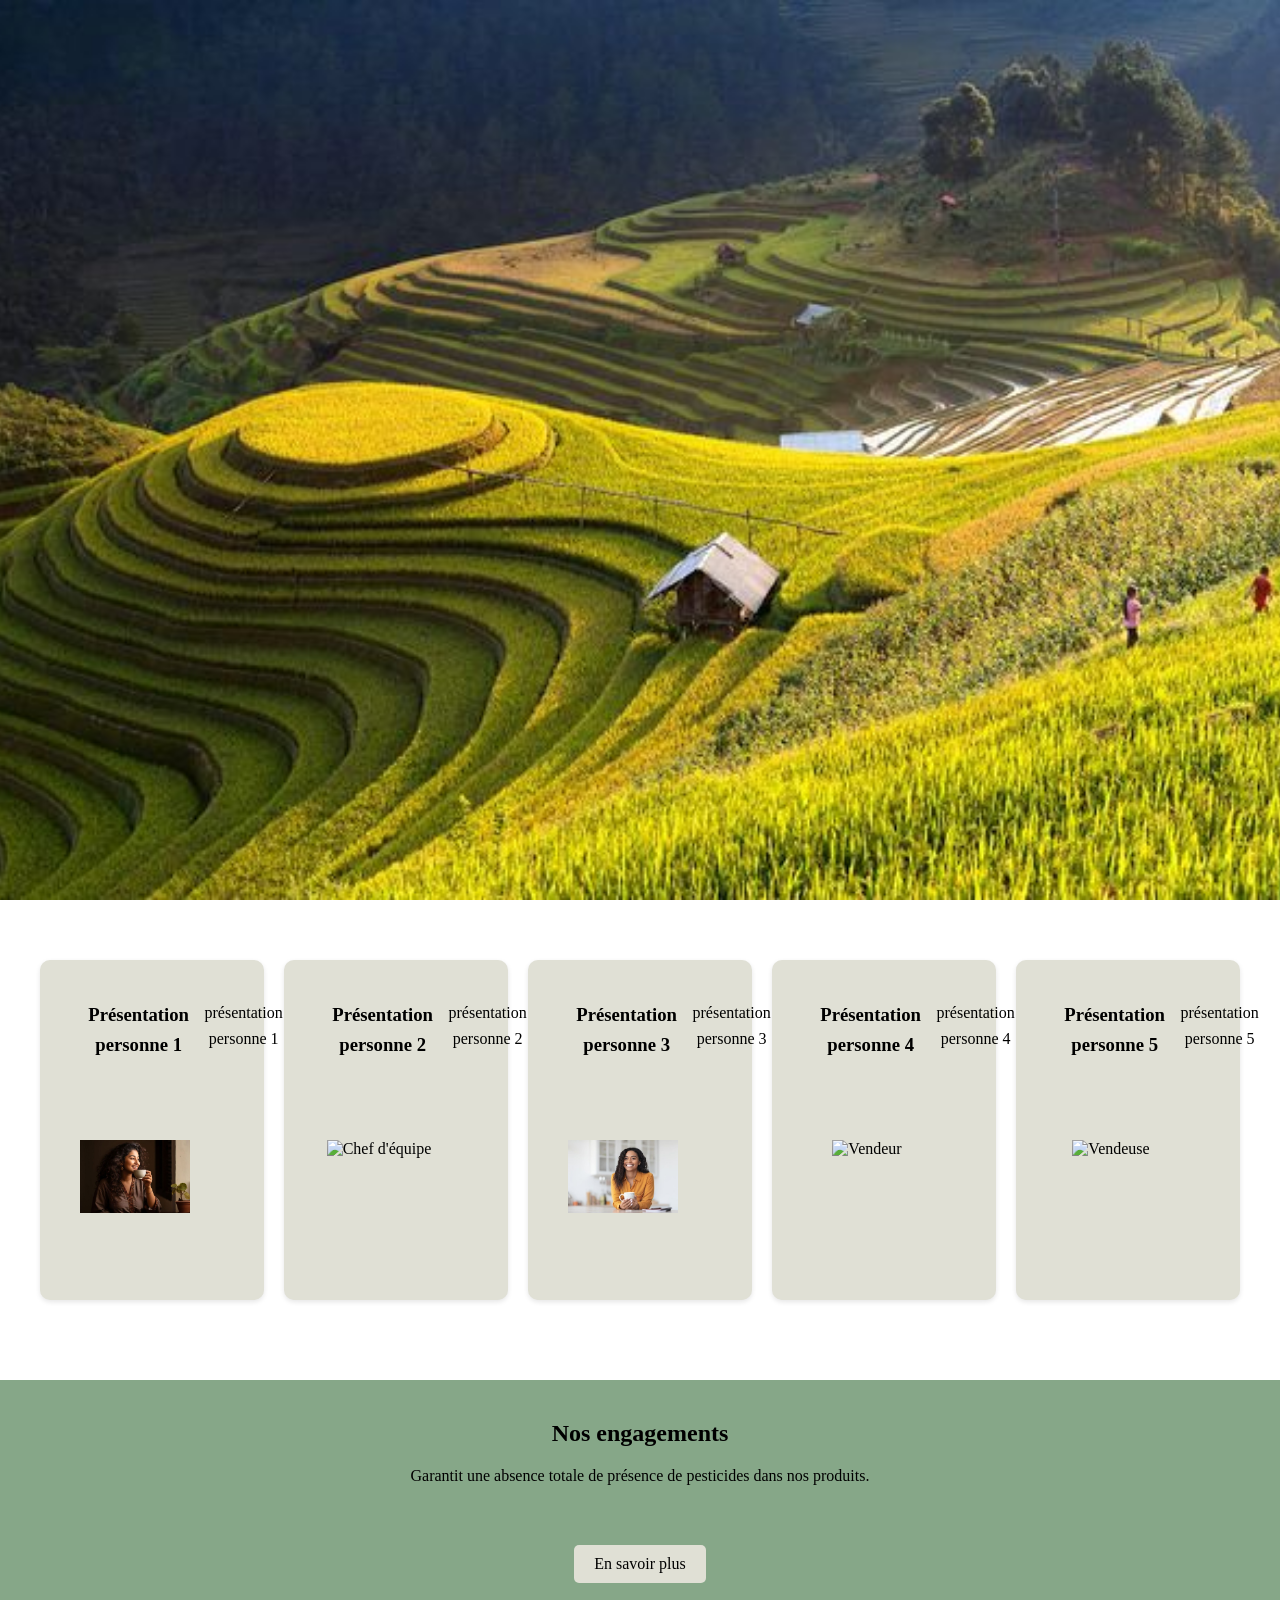
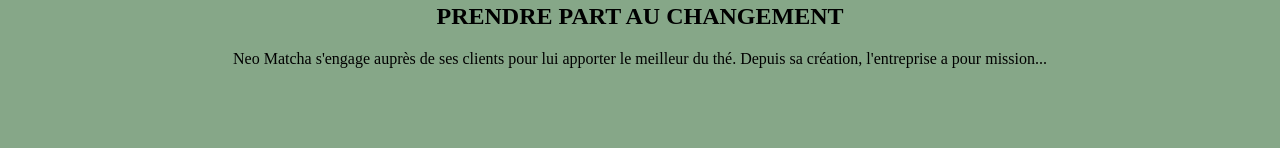
==== apropos.html @ fb88dc7f "ajout des modification html et css" ====
<!DOCTYPE html>
<html lang="fr">
<head>
    <meta charset="UTF-8">
    <meta name="viewport" content="width=device-width, initial-scale=1.0">
    <title>A propos</title>
    <link rel="stylesheet" href="matchaM.css">
</head>
<body>
    <header>
        <nav></nav>
    </header>

        <!-- SECTION A PROPOS -->
         
          <section id="a-propos" class="a-propos">
            <div class="background-image" style="background-image: url('images/fond2.jpg');"></div>
          </section>
        
          <section class="equipe-matcha">

            <div class="equipe">
              <div class="content">
                <h3>Présentation personne 1</h3>
                <p>présentation personne 1</p>
              </div>
              <div class="image">
                <img src="images/personne1.jpg" alt="CEO">
              </div>
            </div>

            <div class="equipe">
              <div class="content">
                <h3>Présentation personne 2</h3>
                <p>présentation personne 2</p>
              </div>
              <div class="image">
                <img src="images/chef-equipe.jpg" alt="Chef d'équipe">
              </div>
            </div>

            <div class="equipe">
                <div class="content">
                  <h3>Présentation personne 3</h3>
                  <p>présentation personne 3</p>
                </div>
                <div class="image">
                  <img src="images/personne3.jpg" alt="Responsable Site Web">
                </div>
              </div>

             <div class="equipe">
              <div class="content">
                <h3>Présentation personne 4</h3>
                <p>présentation personne 4</p>
              </div>
              <div class="image">
                <img src="images/chef-equipe.jpg" alt="Vendeur">
              </div>
            </div>

            <div class="equipe">
                <div class="content">
                  <h3>Présentation personne 5</h3>
                  <p>présentation personne 5</p>
                </div>
                <div class="image">
                  <img src="images/chef-equipe.jpg" alt="Vendeuse">
                </div>
              </div>

          </section>
        
          <section class="engagements">
            <h2>Nos engagements</h2>
            <p>Garantit une absence totale de présence de pesticides dans nos produits.</p>
            <a href="#" class="button">En savoir plus</a>
            
            <h2>PRENDRE PART AU CHANGEMENT</h2>
            <p>Neo Matcha s'engage auprès de ses clients pour lui apporter le meilleur du thé. Depuis sa création, l'entreprise a pour mission...</p>
          </section>

</body>
</html>
---- matchaM.css ----
* {
    margin: 0;
    padding: 0;
    box-sizing: border-box;
    @font-face {
        .poppins-light {
            font-family: "Poppins", serif;
            font-weight: 300;
            font-style: normal;
          };
    }
}

/* Section "à propos" */
.a-propos .background-image {
    height: 100vh;
    background-size: cover;
    background-position: center;
    display: flex;
    align-items: center;
    justify-content: center;
}

/* A propos-équipe */
.equipe-matcha .equipe {
    display: flex;
    flex-direction: row;
    margin-bottom: 20px;
    display: grid;
    grid-template-columns: repeat(auto-fit, minmax(250px, 1fr));
    gap: 20px;
    border-radius: 10px;
    box-shadow: 0 2px 5px rgba(0, 0, 0, 0.1);
}
.equipe-matcha {
    display: flex;
    flex-direction: column;
    /* margin-top: 20px; */
    display: grid;
    grid-template-columns: repeat(auto-fit, minmax(150px, 1fr));
    gap: 20px;
    margin: 40px 20px;
    padding: 20px;
}
.equipe {
    background: #e0e0d5;
    padding: 20px;
    border-radius: 10px;
    box-shadow: 0 4px 10px rgba(0, 0, 0, 0.1);
    text-align: center;
    transition: transform 0.3s, box-shadow 0.3s;
}
.content {
    display: flex;
    justify-content: center;
    text-align: center;
    margin-bottom: 20px;
    line-height: 1.6;
    /* display: grid;
    grid-template-columns: repeat(auto-fit, minmax(250px, 1fr));
    gap: 20px;
    border-radius: 10px;
    background: #f8f6f4;
    margin: 40px 20px;
    padding: 20px;
    box-shadow: 0 4px 10px rgba(0, 0, 0, 0.1);
    transition: transform 0.3s, box-shadow 0.3s;
    min-width: 250px; */
}
.image {
    width: 150px;
    height: 150px;
    margin-bottom: 10px;
    align-items: center;
    /* display: grid;
    grid-template-columns: repeat(auto-fit, minmax(250px, 1fr));
    gap: 20px;
    border-radius: 10px;
    background: #f8f6f4;
    margin: 40px 20px;
    padding: 20px;
    box-shadow: 0 4px 10px rgba(0, 0, 0, 0.1);
    transition: transform 0.3s, box-shadow 0.3s;
    min-width: 250px;
    text-align: center; */
}

/* Alterner le côté des images */
.equipe-matcha .equipe:nth-child(odd) .image {
    order: 1;
}

.equipe-matcha .equipe:nth-child(even) .image {
    order: 2;
}

.equipe-matcha .content, .equipe-matcha .image {
    flex: 1;
    padding: 20px;
}

.equipe-matcha .image img {
    max-width: 100%;
    height: auto;
}

/* Responsive */
@media (max-width: 768px) {
    .equipe-matcha .equipe {
    flex-direction: column;
    }

    .equipe-matcha .content, .equipe-matcha .image {
    order: 1;
    }
}

/* Engagements */
.engagements {
    background: #86a788;
    padding: 40px;
    text-align: center;
}

.engagements h2 {
    margin-bottom: 20px;
}

.engagements p {
    margin-bottom: 40px;
}

.button {
    display: inline-block;
    padding: 10px 20px;
    margin: 20px;
    background-color: #e0e0d5;
    color: #000;
    text-decoration: none;
    border-radius: 5px;
}

/* Section "Contact" */
.formulaire-titre {
    display: flex;
    justify-content: center;
}
.section-contact {
    display: flex;
}
.section-contact hr {
    color: #000;
    size: 2px;
    align-items: center;
    margin: 20px;
}
/* Section Coordonnées-Contact */
.coordonnees {
    display: flex;
    justify-content: center;
    font-family: "Poppins", serif;
    text-decoration: none;
    background: #86a788;
    padding: 10px;
    text-align: center;
}
.coordonnees ul {
    padding: 20px;
    gap: 20px;
    /* margin: 20px; */
}
.coordonnees h3 {
    color: #000;
    text-size-adjust: 15px;
    font-size: medium;
    margin-bottom: 5px;
}
.coordonnees li {
    padding: 2px;
}
.coordonnees ul li {
    list-style: none;
}
.liste li a {
    color: #000;
    text-decoration: none;
}
.liste-grid {
    display: grid;
    grid-template-columns: repeat(auto-fit, minmax(150px, 1fr));
    gap: 20px;
    border-radius: 10px;
    background: #e0e0d5;
    box-shadow: 0 4px 10px rgba(0, 0, 0, 0.1);
    transition: transform 0.3s, box-shadow 0.3s;
}
.liste-grid a {
    line-height: 0;
}

/* Section Contact-Réseaux */
.socials-contact {
    background-color: #86a788;
    color: #e0e0d5;
}
.socials-contact p {
    margin-bottom: 20px;
    line-height: 1.6;
    display: flex;
    justify-content: center;
    margin-top: 0;
}
.socials-contact .socials {
    display: flex;
    justify-content: center;
    align-items: center;
    margin: 10px;
    text-decoration: none;
    gap: 10px;
}
.socials-contact .socials img {
    width: 40px;
}
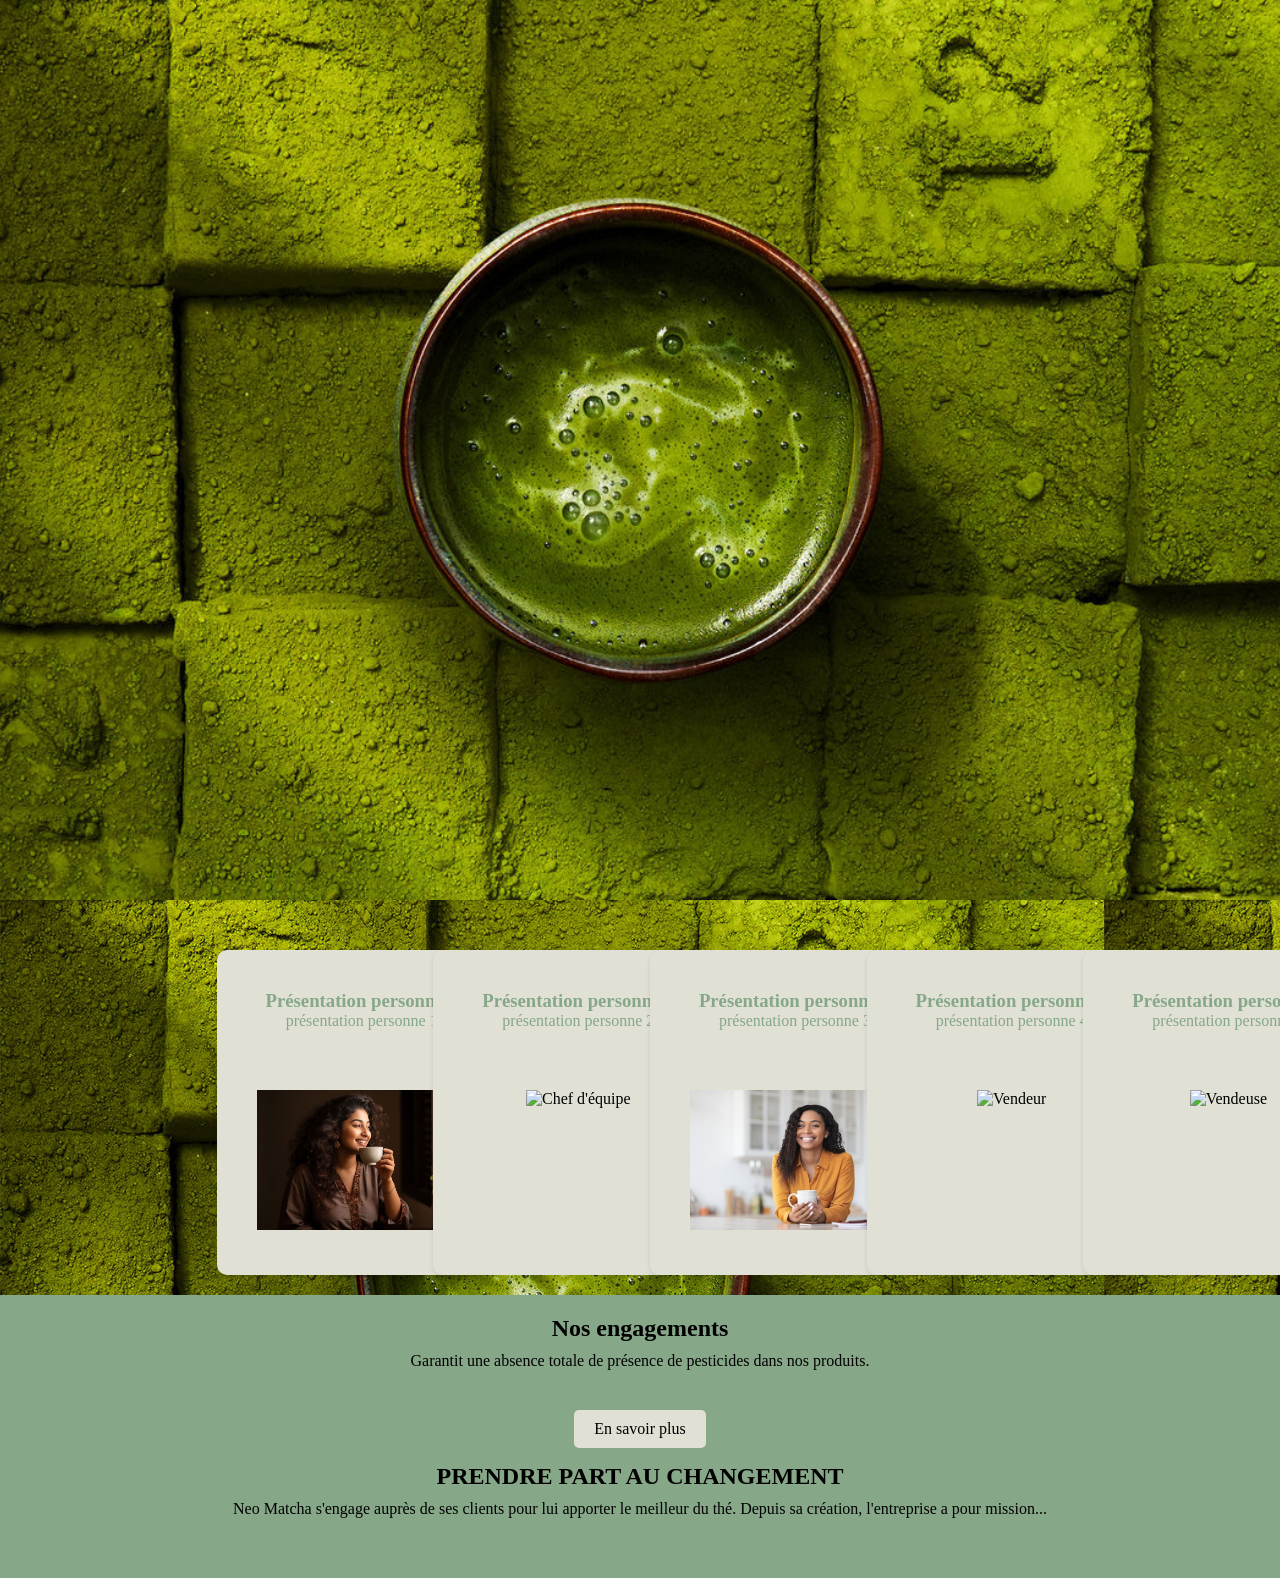
==== commit fb4d2077: "ajout des modifications css sur la partie contact formulaire et texte" ====
--- a/apropos.html
+++ b/apropos.html
@@ -14,11 +14,13 @@
         <!-- SECTION A PROPOS -->
          
           <section id="a-propos" class="a-propos">
-            <div class="background-image" style="background-image: url('images/fond2.jpg');"></div>
+            <div class="background-image" style="background-image: url('images/fond3.jpg');"></div>
           </section>
         
           <section class="equipe-matcha">
-
+            <section>
+                <div class="background-image" style="background-image: url('images/fond3.jpg');"></div>
+            </section>
             <div class="equipe">
               <div class="content">
                 <h3>Présentation personne 1</h3>
@@ -70,15 +72,22 @@
               </div>
 
           </section>
-        
-          <section class="engagements">
+    <footer class="footer">
+        <section class="engagements">
             <h2>Nos engagements</h2>
-            <p>Garantit une absence totale de présence de pesticides dans nos produits.</p>
-            <a href="#" class="button">En savoir plus</a>
+                <p>
+                    Garantit une absence totale de présence de
+                    pesticides dans nos produits.
+                </p>
+                <a href="#" class="button">En savoir plus</a>
             
             <h2>PRENDRE PART AU CHANGEMENT</h2>
-            <p>Neo Matcha s'engage auprès de ses clients pour lui apporter le meilleur du thé. Depuis sa création, l'entreprise a pour mission...</p>
-          </section>
-
+                <p>
+                    Neo Matcha s'engage auprès de ses
+                    clients pour lui apporter le meilleur du thé.
+                    Depuis sa création, l'entreprise a pour mission...
+                </p>
+        </section>
+    </footer>
 </body>
 </html>
--- a/matchaM.css
+++ b/matchaM.css
@@ -33,57 +33,44 @@
     box-shadow: 0 2px 5px rgba(0, 0, 0, 0.1);
 }
 .equipe-matcha {
+    background-image: url('images/fond3.jpg');
     display: flex;
     flex-direction: column;
     /* margin-top: 20px; */
     display: grid;
     grid-template-columns: repeat(auto-fit, minmax(150px, 1fr));
     gap: 20px;
-    margin: 40px 20px;
-    padding: 20px;
+}
+.equipe-matcha .background-image {
+    width: 100%;
 }
 .equipe {
     background: #e0e0d5;
+    margin-top: 50px;
+    margin-bottom: 50px;
     padding: 20px;
     border-radius: 10px;
     box-shadow: 0 4px 10px rgba(0, 0, 0, 0.1);
     text-align: center;
     transition: transform 0.3s, box-shadow 0.3s;
-}
+    min-width: 250px; /* Largeur minimale de chaque élément */
+    flex-shrink: 0; /* Empêche les éléments de rétrécir */
+}
+.equipe:hover {
+    transform: translateY(-5px); /* ajout */
+    box-shadow: 0 6px 15px rgba(0, 0, 0, 0.2); /* ajout */
+}
+/* Styles pour les images des compétences */
+.image {
+    width: 250px;
+    height: 175px;
+    margin-bottom: 10px;
+}
+/* ajout */
 .content {
-    display: flex;
-    justify-content: center;
-    text-align: center;
-    margin-bottom: 20px;
-    line-height: 1.6;
-    /* display: grid;
-    grid-template-columns: repeat(auto-fit, minmax(250px, 1fr));
-    gap: 20px;
-    border-radius: 10px;
-    background: #f8f6f4;
-    margin: 40px 20px;
-    padding: 20px;
-    box-shadow: 0 4px 10px rgba(0, 0, 0, 0.1);
-    transition: transform 0.3s, box-shadow 0.3s;
-    min-width: 250px; */
-}
-.image {
-    width: 150px;
-    height: 150px;
-    margin-bottom: 10px;
-    align-items: center;
-    /* display: grid;
-    grid-template-columns: repeat(auto-fit, minmax(250px, 1fr));
-    gap: 20px;
-    border-radius: 10px;
-    background: #f8f6f4;
-    margin: 40px 20px;
-    padding: 20px;
-    box-shadow: 0 4px 10px rgba(0, 0, 0, 0.1);
-    transition: transform 0.3s, box-shadow 0.3s;
-    min-width: 250px;
-    text-align: center; */
-}
+    color: #86a788; /* ajout */
+}
+
 
 /* Alterner le côté des images */
 .equipe-matcha .equipe:nth-child(odd) .image {
@@ -116,14 +103,14 @@
 }
 
 /* Engagements */
-.engagements {
-    background: #86a788;
-    padding: 40px;
-    text-align: center;
+.footer {
+    background-color: #86a788;
+    text-align: center;
+    padding: 20px;
 }
 
 .engagements h2 {
-    margin-bottom: 20px;
+    margin-bottom: 10px;
 }
 
 .engagements p {
@@ -133,7 +120,7 @@
 .button {
     display: inline-block;
     padding: 10px 20px;
-    margin: 20px;
+    margin-bottom: 15px;
     background-color: #e0e0d5;
     color: #000;
     text-decoration: none;
@@ -141,6 +128,64 @@
 }
 
 /* Section "Contact" */
+.formulaire-texte {
+    display: grid;
+    grid-template-columns: repeat(auto-fit, minmax(150px, 1fr));
+    gap: 20px;
+    margin: 20px 20px;
+    border-radius: 10px;
+    background: #e0e0d5;
+    box-shadow: 0 4px 10px rgba(0, 0, 0, 0.1);
+    transition: transform 0.3s, box-shadow 0.3s;
+}
+.formulaire-texte p {
+    display: flex;
+    justify-content: center;
+    margin: 30px;
+    max-width: 50em;
+    margin: 1rem auto;
+    text-align: center;
+    margin-bottom: 3em;
+}
+.formulaire-contact form {
+    display: flex;
+    flex-direction: column;
+    gap: 15px; /* modif 10 */
+    max-width: 500px; /* ajout */
+    margin: auto; /* ajout */
+    padding: 20px; /* ajout */
+    background-color: #e0e0d5; /* ajout */
+    border-radius: 10px; /* ajout */
+    box-shadow: 0 4px 10px rgba(0, 0, 0, 0.1); /* ajout */
+}
+.formulaire-contact form {
+    max-width: 50em;
+    margin: 1rem auto;
+    text-align: center;
+    margin-bottom: 3em;
+}
+.formulaire-contact input, .formulaire-contact textarea {
+    width: 100%; /* ajout */
+    padding: 10px; /* ajout */
+    border: 1px solid #e0d6cc; /* ajout */
+    border-radius: 5px; /* ajout */
+    font-size: 16px; /* ajout */
+}
+
+.formulaire-contact button {
+    background-color: #86a788; /* modif juste backgrd #4a4a4a */
+    color: #fff;
+    padding: 10px;
+    border: none;
+    border-radius: 5px;
+    cursor: pointer;
+    transition: background-color 0.3s; /* modif juste backgrd */
+    font-size: 16px; /* ajout */
+}
+
+.formulaire-contact button:hover {
+    background-color: #4a4a4a; /* modif juste bckgrd #b8997d */
+}
 .formulaire-titre {
     display: flex;
     justify-content: center;
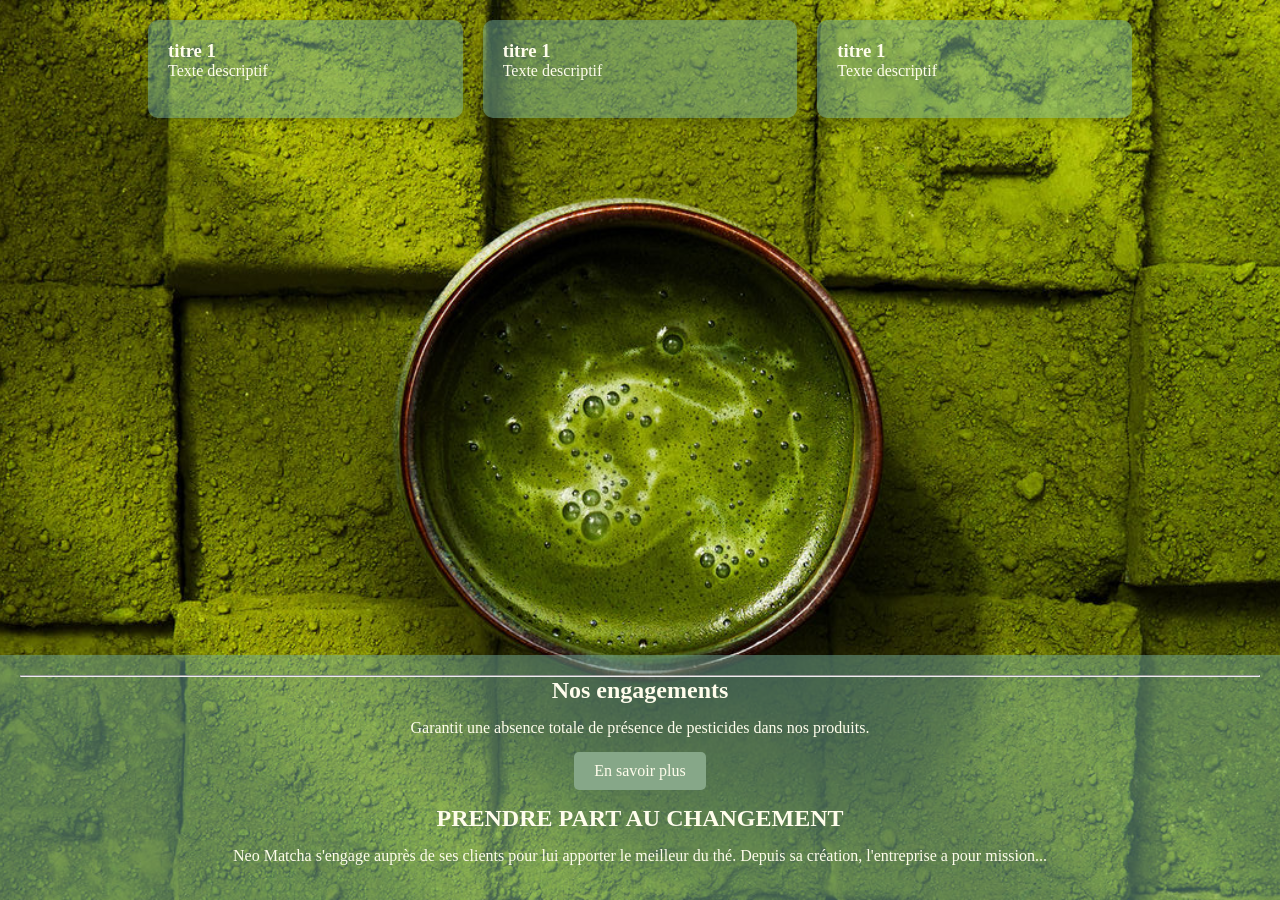
==== commit cdac722c: "ajout et grosses modifs css et html contact ainsi que a propos" ====
--- a/apropos.html
+++ b/apropos.html
@@ -6,7 +6,7 @@
     <title>A propos</title>
     <link rel="stylesheet" href="matchaM.css">
 </head>
-<body>
+<body class="body">
     <header>
         <nav></nav>
     </header>
@@ -14,66 +14,31 @@
         <!-- SECTION A PROPOS -->
          
           <section id="a-propos" class="a-propos">
-            <div class="background-image" style="background-image: url('images/fond3.jpg');"></div>
+            
+             <div class="background-image">
+                <div class="grid-conteneur">
+                    <div class="grid-item">
+                        <h3>titre 1</h3>
+                        <p>Texte descriptif</p>
+                        <img src="" alt="">
+                    </div>
+                    <div class="grid-item">
+                        <h3>titre 1</h3>
+                        <p>Texte descriptif</p>
+                        <img src="" alt="">
+                    </div>
+                    <div class="grid-item">
+                        <h3>titre 1</h3>
+                        <p>Texte descriptif</p>
+                        <img src="" alt="">
+                    </div>
+                </div>
+             </div>
           </section>
-        
-          <section class="equipe-matcha">
-            <section>
-                <div class="background-image" style="background-image: url('images/fond3.jpg');"></div>
-            </section>
-            <div class="equipe">
-              <div class="content">
-                <h3>Présentation personne 1</h3>
-                <p>présentation personne 1</p>
-              </div>
-              <div class="image">
-                <img src="images/personne1.jpg" alt="CEO">
-              </div>
-            </div>
 
-            <div class="equipe">
-              <div class="content">
-                <h3>Présentation personne 2</h3>
-                <p>présentation personne 2</p>
-              </div>
-              <div class="image">
-                <img src="images/chef-equipe.jpg" alt="Chef d'équipe">
-              </div>
-            </div>
-
-            <div class="equipe">
-                <div class="content">
-                  <h3>Présentation personne 3</h3>
-                  <p>présentation personne 3</p>
-                </div>
-                <div class="image">
-                  <img src="images/personne3.jpg" alt="Responsable Site Web">
-                </div>
-              </div>
-
-             <div class="equipe">
-              <div class="content">
-                <h3>Présentation personne 4</h3>
-                <p>présentation personne 4</p>
-              </div>
-              <div class="image">
-                <img src="images/chef-equipe.jpg" alt="Vendeur">
-              </div>
-            </div>
-
-            <div class="equipe">
-                <div class="content">
-                  <h3>Présentation personne 5</h3>
-                  <p>présentation personne 5</p>
-                </div>
-                <div class="image">
-                  <img src="images/chef-equipe.jpg" alt="Vendeuse">
-                </div>
-              </div>
-
-          </section>
     <footer class="footer">
         <section class="engagements">
+            <hr class="separateur-apropos">
             <h2>Nos engagements</h2>
                 <p>
                     Garantit une absence totale de présence de
--- a/matchaM.css
+++ b/matchaM.css
@@ -12,236 +12,243 @@
 }
 
 /* Section "à propos" */
-.a-propos .background-image {
-    height: 100vh;
+.body {
+    margin: 0;
+    padding: 0;
+    box-sizing: border-box;
+    display: flex;
+    flex-direction: column;
+    min-height: 100vh;
+    background-image: url('images/fond3.jpg');
     background-size: cover;
     background-position: center;
+    background-attachment: fixed;
+}
+.apropos {
+    flex: 1;
+    padding: 20px;
+    position: relative;
+    height: 100vh;
     display: flex;
     align-items: center;
     justify-content: center;
-}
-
-/* A propos-équipe */
-.equipe-matcha .equipe {
-    display: flex;
-    flex-direction: row;
-    margin-bottom: 20px;
+    color: #fffdec;
+    text-align: center;
+}
+.background-image {
+    position: absolute;
+    top: 0;
+    left: 0;
+    width: 100%;
+    height: 100%;
+    background-image: url('images/fond3.jpg');
+    background-size: cover;
+    background-position: center;
+    z-index: -1;
+}
+.grid-conteneur {
     display: grid;
     grid-template-columns: repeat(auto-fit, minmax(250px, 1fr));
     gap: 20px;
+    padding: 20px;
+    width: 80%;
+    max-width: 1200px;
+    margin: 0 auto;
+}
+.grid-item {
+    background: rgba(115, 172, 153, 0.5);
+    padding: 20px;
     border-radius: 10px;
-    box-shadow: 0 2px 5px rgba(0, 0, 0, 0.1);
-}
-.equipe-matcha {
-    background-image: url('images/fond3.jpg');
-    display: flex;
-    flex-direction: column;
-    /* margin-top: 20px; */
-    display: grid;
-    grid-template-columns: repeat(auto-fit, minmax(150px, 1fr));
-    gap: 20px;
-}
-.equipe-matcha .background-image {
-    width: 100%;
-}
-.equipe {
-    background: #e0e0d5;
-    margin-top: 50px;
-    margin-bottom: 50px;
-    padding: 20px;
-    border-radius: 10px;
-    box-shadow: 0 4px 10px rgba(0, 0, 0, 0.1);
-    text-align: center;
-    transition: transform 0.3s, box-shadow 0.3s;
-    min-width: 250px; /* Largeur minimale de chaque élément */
-    flex-shrink: 0; /* Empêche les éléments de rétrécir */
-}
-.equipe:hover {
-    transform: translateY(-5px); /* ajout */
-    box-shadow: 0 6px 15px rgba(0, 0, 0, 0.2); /* ajout */
-}
-/* Styles pour les images des compétences */
-.image {
-    width: 250px;
-    height: 175px;
-    margin-bottom: 10px;
-}
-/* ajout */
-.content {
-    color: #86a788; /* ajout */
-}
-
-
-/* Alterner le côté des images */
-.equipe-matcha .equipe:nth-child(odd) .image {
-    order: 1;
-}
-
-.equipe-matcha .equipe:nth-child(even) .image {
-    order: 2;
-}
-
-.equipe-matcha .content, .equipe-matcha .image {
-    flex: 1;
-    padding: 20px;
-}
-
-.equipe-matcha .image img {
-    max-width: 100%;
-    height: auto;
-}
-
-/* Responsive */
+    box-shadow: 0 4px 8px rgba(0, 0, 0, 0.2);
+}
+.grid-item h3 {
+    margin-top: 0;
+    color: #fffdec;
+}
+.grid-item p {
+    color: #fffdec;
+}
+/* Responsive a propos top page */
 @media (max-width: 768px) {
-    .equipe-matcha .equipe {
-    flex-direction: column;
-    }
-
-    .equipe-matcha .content, .equipe-matcha .image {
-    order: 1;
-    }
-}
-
+    .grid-conteneur {
+        grid-template-columns: 1fr;
+    }
+    .grid-item {
+        padding: 15px;
+    }
+}
 /* Engagements */
 .footer {
-    background-color: #86a788;
-    text-align: center;
-    padding: 20px;
+    grid-row: 2;
+    background-color: rgba(115, 172, 153, 0.5);
+    text-align: center;
+    padding: 20px;
+    margin-top: auto; /* Place le footer en bas */
 }
 
 .engagements h2 {
-    margin-bottom: 10px;
+    margin-bottom: 15px;
+    color: #fffdec;
 }
 
 .engagements p {
-    margin-bottom: 40px;
+    margin-bottom: 15px;
+    color: #fffdec;
 }
 
 .button {
     display: inline-block;
     padding: 10px 20px;
     margin-bottom: 15px;
-    background-color: #e0e0d5;
-    color: #000;
+    background-color: #86a788;
+    color: #fffdec;
     text-decoration: none;
     border-radius: 5px;
 }
 
 /* Section "Contact" */
 .formulaire-texte {
+    width: 45%;
+    text-align: center;
+}
+.formulaire-contact form {
+    width: 80%; /* ajout */
+    display: flex;
+    flex-direction: column;
+}
+.formulaire-contact {
+    width: 45%;
+    /* margin-left: 50px; */
+}
+.formulaire-contact input, .formulaire-contact textarea {
+    margin-bottom: 10px;
+    padding: 10px;
+    border: 1px solid #ccc;
+    border-radius: 4px;
+}
+
+.formulaire-contact button {
+    background-color: #86a788;
+    color: #fffdec;
+    padding: 10px;
+    border: none;
+    cursor: pointer;
+    border-radius: 4px;
+    /* transition: background-color 0.3s;
+    font-size: 16px; */
+}
+
+.formulaire-contact button:hover {
+    background-color: #333; /* modif #4a4a4a */
+}
+/* Responsive */
+@media (max-width: 768px) {
+    .conteneur-form {
+        flex-direction: column;
+        width: 90%;
+    }
+    .formulaire-texte, .formulaire-contact {
+        width: 100%;
+    }
+    .separateur-vertical {
+        display: none;
+    }
+    .formulaire-texte {
+        margin-bottom: 20%;
+    }
+}
+/* changements */
+.section-contact {
+    display: flex;
+    flex-direction: column;
+    align-items: center;
+    padding: 20px;
+    background-color: #fffdec;
+}
+.formulaire-titre {
+    text-align: center;
+    margin-bottom: 20px;
+    color:#86a788;
+}
+.separateur-horizontal {
+    width: 80%;
+    border: 0;
+    height: 1px;
+    background-color: #86a788;
+    margin: 20px auto;
+}
+.separateur-vertical {
+    width: 1px;
+    /* height: 100%; */
+    margin: 0 20px;
+    background-color: #86a788;
+}
+.conteneur-form {
+    display: flex;
+    justify-content: space-between;
+    width: 80%;
+    margin: 0 auto;
+}
+
+/* Section Coordonnées-Contact */
+.coordonnees {
+    display: flex;
+    justify-content: center;
+    font-family: "Poppins", serif;
+    text-decoration: none;
+    background: #86a788;
+    padding: 10px;
+    text-align: center;
+}
+@media (max-width: 768px) {
+    .coordonnees {
+        display: flex;
+        flex-wrap: wrap;
+    }
+    .liste .liste-grid {
+        display: flex;
+        justify-content: center;
+        flex-direction: column;
+    }
+}
+.coordonnees ul {
+    padding: 20px;
+    gap: 20px;
+    /* margin: 20px; */
+}
+.coordonnees h3 {
+    color: #fffdec;
+    text-size-adjust: 15px;
+    font-size: medium;
+    margin-bottom: 5px;
+}
+.coordonnees li {
+    padding: 2px;
+}
+.coordonnees ul li {
+    list-style: none;
+}
+.liste-grid a {
+    line-height: 0;
+    color: #86a788;
+}
+.liste li a {
+    color: #fffdec;
+    text-decoration: none;
+}
+.liste1 {
+    color: #fffdec;
+}
+.liste-grid {
     display: grid;
-    grid-template-columns: repeat(auto-fit, minmax(150px, 1fr));
+    grid-template-columns: repeat(auto-fit, minmax(350px, 1fr));
     gap: 20px;
-    margin: 20px 20px;
-    border-radius: 10px;
+    margin-left: 70px;
+    margin-right: 70px;
     background: #e0e0d5;
     box-shadow: 0 4px 10px rgba(0, 0, 0, 0.1);
     transition: transform 0.3s, box-shadow 0.3s;
 }
-.formulaire-texte p {
-    display: flex;
-    justify-content: center;
-    margin: 30px;
-    max-width: 50em;
-    margin: 1rem auto;
-    text-align: center;
-    margin-bottom: 3em;
-}
-.formulaire-contact form {
-    display: flex;
-    flex-direction: column;
-    gap: 15px; /* modif 10 */
-    max-width: 500px; /* ajout */
-    margin: auto; /* ajout */
-    padding: 20px; /* ajout */
-    background-color: #e0e0d5; /* ajout */
-    border-radius: 10px; /* ajout */
-    box-shadow: 0 4px 10px rgba(0, 0, 0, 0.1); /* ajout */
-}
-.formulaire-contact form {
-    max-width: 50em;
-    margin: 1rem auto;
-    text-align: center;
-    margin-bottom: 3em;
-}
-.formulaire-contact input, .formulaire-contact textarea {
-    width: 100%; /* ajout */
-    padding: 10px; /* ajout */
-    border: 1px solid #e0d6cc; /* ajout */
-    border-radius: 5px; /* ajout */
-    font-size: 16px; /* ajout */
-}
-
-.formulaire-contact button {
-    background-color: #86a788; /* modif juste backgrd #4a4a4a */
-    color: #fff;
-    padding: 10px;
-    border: none;
-    border-radius: 5px;
-    cursor: pointer;
-    transition: background-color 0.3s; /* modif juste backgrd */
-    font-size: 16px; /* ajout */
-}
-
-.formulaire-contact button:hover {
-    background-color: #4a4a4a; /* modif juste bckgrd #b8997d */
-}
-.formulaire-titre {
-    display: flex;
-    justify-content: center;
-}
-.section-contact {
-    display: flex;
-}
-.section-contact hr {
-    color: #000;
-    size: 2px;
-    align-items: center;
-    margin: 20px;
-}
-/* Section Coordonnées-Contact */
-.coordonnees {
-    display: flex;
-    justify-content: center;
-    font-family: "Poppins", serif;
-    text-decoration: none;
-    background: #86a788;
-    padding: 10px;
-    text-align: center;
-}
-.coordonnees ul {
-    padding: 20px;
-    gap: 20px;
-    /* margin: 20px; */
-}
-.coordonnees h3 {
-    color: #000;
-    text-size-adjust: 15px;
-    font-size: medium;
-    margin-bottom: 5px;
-}
-.coordonnees li {
-    padding: 2px;
-}
-.coordonnees ul li {
-    list-style: none;
-}
-.liste li a {
-    color: #000;
-    text-decoration: none;
-}
-.liste-grid {
-    display: grid;
-    grid-template-columns: repeat(auto-fit, minmax(150px, 1fr));
-    gap: 20px;
-    border-radius: 10px;
-    background: #e0e0d5;
-    box-shadow: 0 4px 10px rgba(0, 0, 0, 0.1);
-    transition: transform 0.3s, box-shadow 0.3s;
-}
-.liste-grid a {
-    line-height: 0;
-}
 
 /* Section Contact-Réseaux */
 .socials-contact {
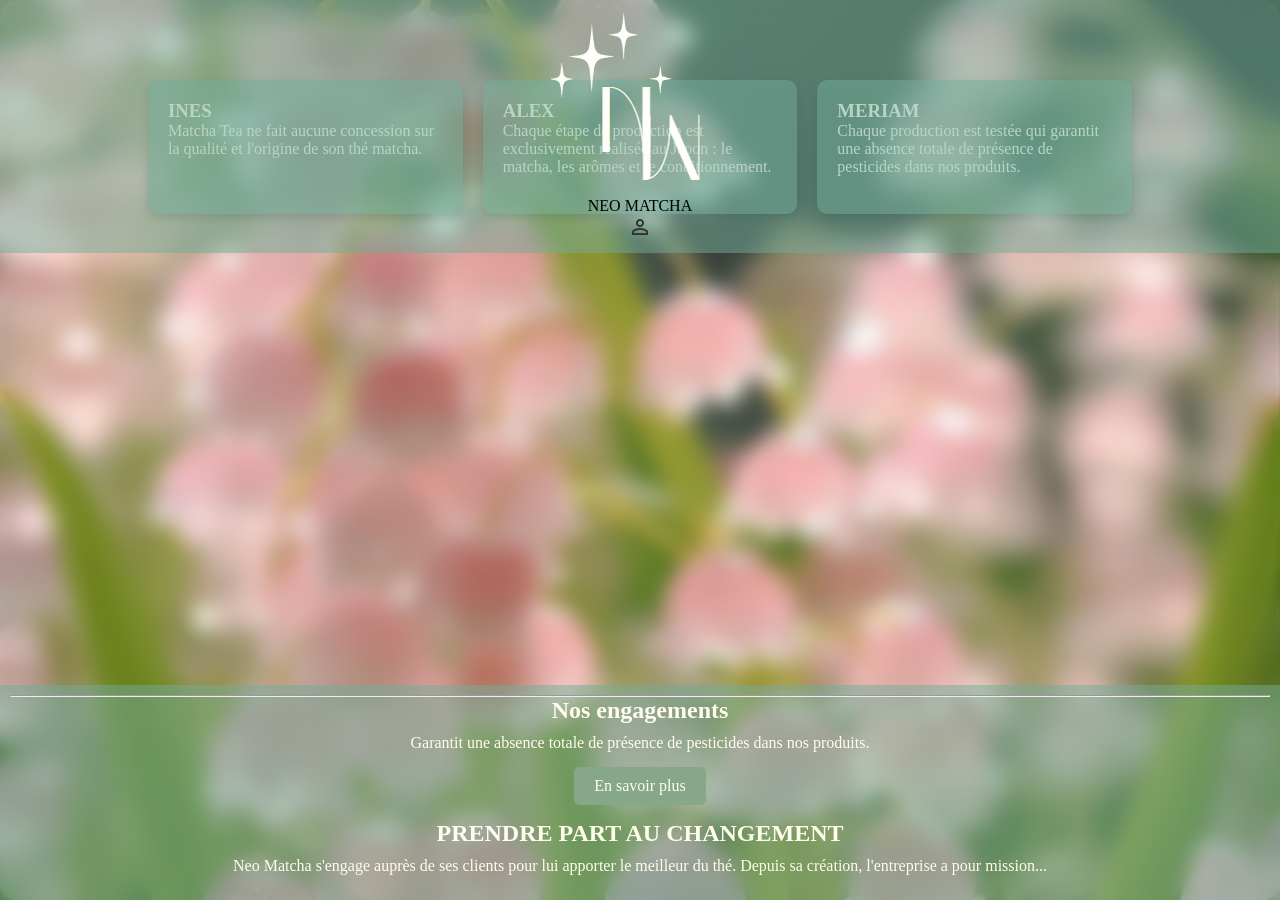
==== commit ee038ba1: "ajout modifications css et html et ajout branche" ====
--- a/apropos.html
+++ b/apropos.html
@@ -8,8 +8,18 @@
 </head>
 <body class="body">
     <header>
-        <nav></nav>
-    </header>
+        <nav class="one-apropos">
+          <ul class="crossbar">
+            <li><img src="./Photo/logo-removebg-preview.png" alt="" /></li>
+            <li>NEO MATCHA</li>
+            <li>
+              <a href="CompteClient.html"
+                ><img src="./Photo/perm_identity (1).png" alt="Se connecter"
+              /></a>
+            </li>
+          </ul>
+        </nav>
+      </header>
 
         <!-- SECTION A PROPOS -->
          
@@ -18,18 +28,20 @@
              <div class="background-image">
                 <div class="grid-conteneur">
                     <div class="grid-item">
-                        <h3>titre 1</h3>
-                        <p>Texte descriptif</p>
+                        <h3>INES</h3>
+                        <p>Matcha Tea ne fait aucune concession sur la qualité et l'origine de son thé matcha.</p>
                         <img src="" alt="">
                     </div>
                     <div class="grid-item">
-                        <h3>titre 1</h3>
-                        <p>Texte descriptif</p>
+                        <h3>ALEX</h3>
+                        <p>Chaque étape de production est exclusivement réalisée au Japon : le matcha, les arômes et le
+                            conditionnement.</p>
                         <img src="" alt="">
                     </div>
                     <div class="grid-item">
-                        <h3>titre 1</h3>
-                        <p>Texte descriptif</p>
+                        <h3>MERIAM</h3>
+                        <p> Chaque production est testée qui garantit une absence totale de présence
+                            de pesticides dans nos produits.</p>
                         <img src="" alt="">
                     </div>
                 </div>
@@ -44,7 +56,7 @@
                     Garantit une absence totale de présence de
                     pesticides dans nos produits.
                 </p>
-                <a href="#" class="button">En savoir plus</a>
+                <a href="contact.html" class="button">En savoir plus</a>
             
             <h2>PRENDRE PART AU CHANGEMENT</h2>
                 <p>
--- a/matchaM.css
+++ b/matchaM.css
@@ -10,6 +10,35 @@
           };
     }
 }
+/* Partie Header */
+.one {
+    display: flex;
+    background-color: #86a788;
+    text-align: center;
+    padding: 10px;
+}
+.one-apropos {
+    background-color: rgba(115, 172, 153, 0.5);
+    text-align: center;
+    padding: 10px;
+    margin-bottom: auto;
+    overflow-x: hidden;
+}
+.menu-logo {
+    display: flex;
+    justify-content: space-between;
+    align-items: center;
+    text-align: center;
+    list-style: none;
+    gap: 20px;
+}
+.menu-logo button {
+    padding: 1.5em;
+    border: none;
+    background-color: #fffdec;
+    color: #86a788;
+    border-radius: 5px;
+  }
 
 /* Section "à propos" */
 .body {
@@ -19,7 +48,7 @@
     display: flex;
     flex-direction: column;
     min-height: 100vh;
-    background-image: url('images/fond3.jpg');
+    background-image: url('images/rose-vert.jpg');
     background-size: cover;
     background-position: center;
     background-attachment: fixed;
@@ -41,10 +70,16 @@
     left: 0;
     width: 100%;
     height: 100%;
-    background-image: url('images/fond3.jpg');
+    background-image: url('images/rose-vert.jpg');
     background-size: cover;
     background-position: center;
     z-index: -1;
+    /* From https://css.glass */
+    background: rgba(255, 255, 255, 0.06);
+    border-radius: 16px;
+    box-shadow: 0 4px 30px rgba(0, 0, 0, 0.1);
+    backdrop-filter: blur(10.4px);
+    -webkit-backdrop-filter: blur(10.4px);
 }
 .grid-conteneur {
     display: grid;
@@ -53,7 +88,7 @@
     padding: 20px;
     width: 80%;
     max-width: 1200px;
-    margin: 0 auto;
+    margin: 60px auto 30px auto; /* modif */
 }
 .grid-item {
     background: rgba(115, 172, 153, 0.5);
@@ -82,12 +117,12 @@
     grid-row: 2;
     background-color: rgba(115, 172, 153, 0.5);
     text-align: center;
-    padding: 20px;
+    padding: 10px;
     margin-top: auto; /* Place le footer en bas */
 }
 
 .engagements h2 {
-    margin-bottom: 15px;
+    margin-bottom: 10px;
     color: #fffdec;
 }
 
@@ -110,6 +145,9 @@
 .formulaire-texte {
     width: 45%;
     text-align: center;
+}
+.formulaire-texte p {
+    color: #86a788;
 }
 .formulaire-contact form {
     width: 80%; /* ajout */
@@ -230,6 +268,12 @@
 }
 .liste-grid a {
     line-height: 0;
+    color: #86a788;
+}
+.liste-grid p {
+    color: #86a788;
+}
+.liste-grid h3 {
     color: #86a788;
 }
 .liste li a {
